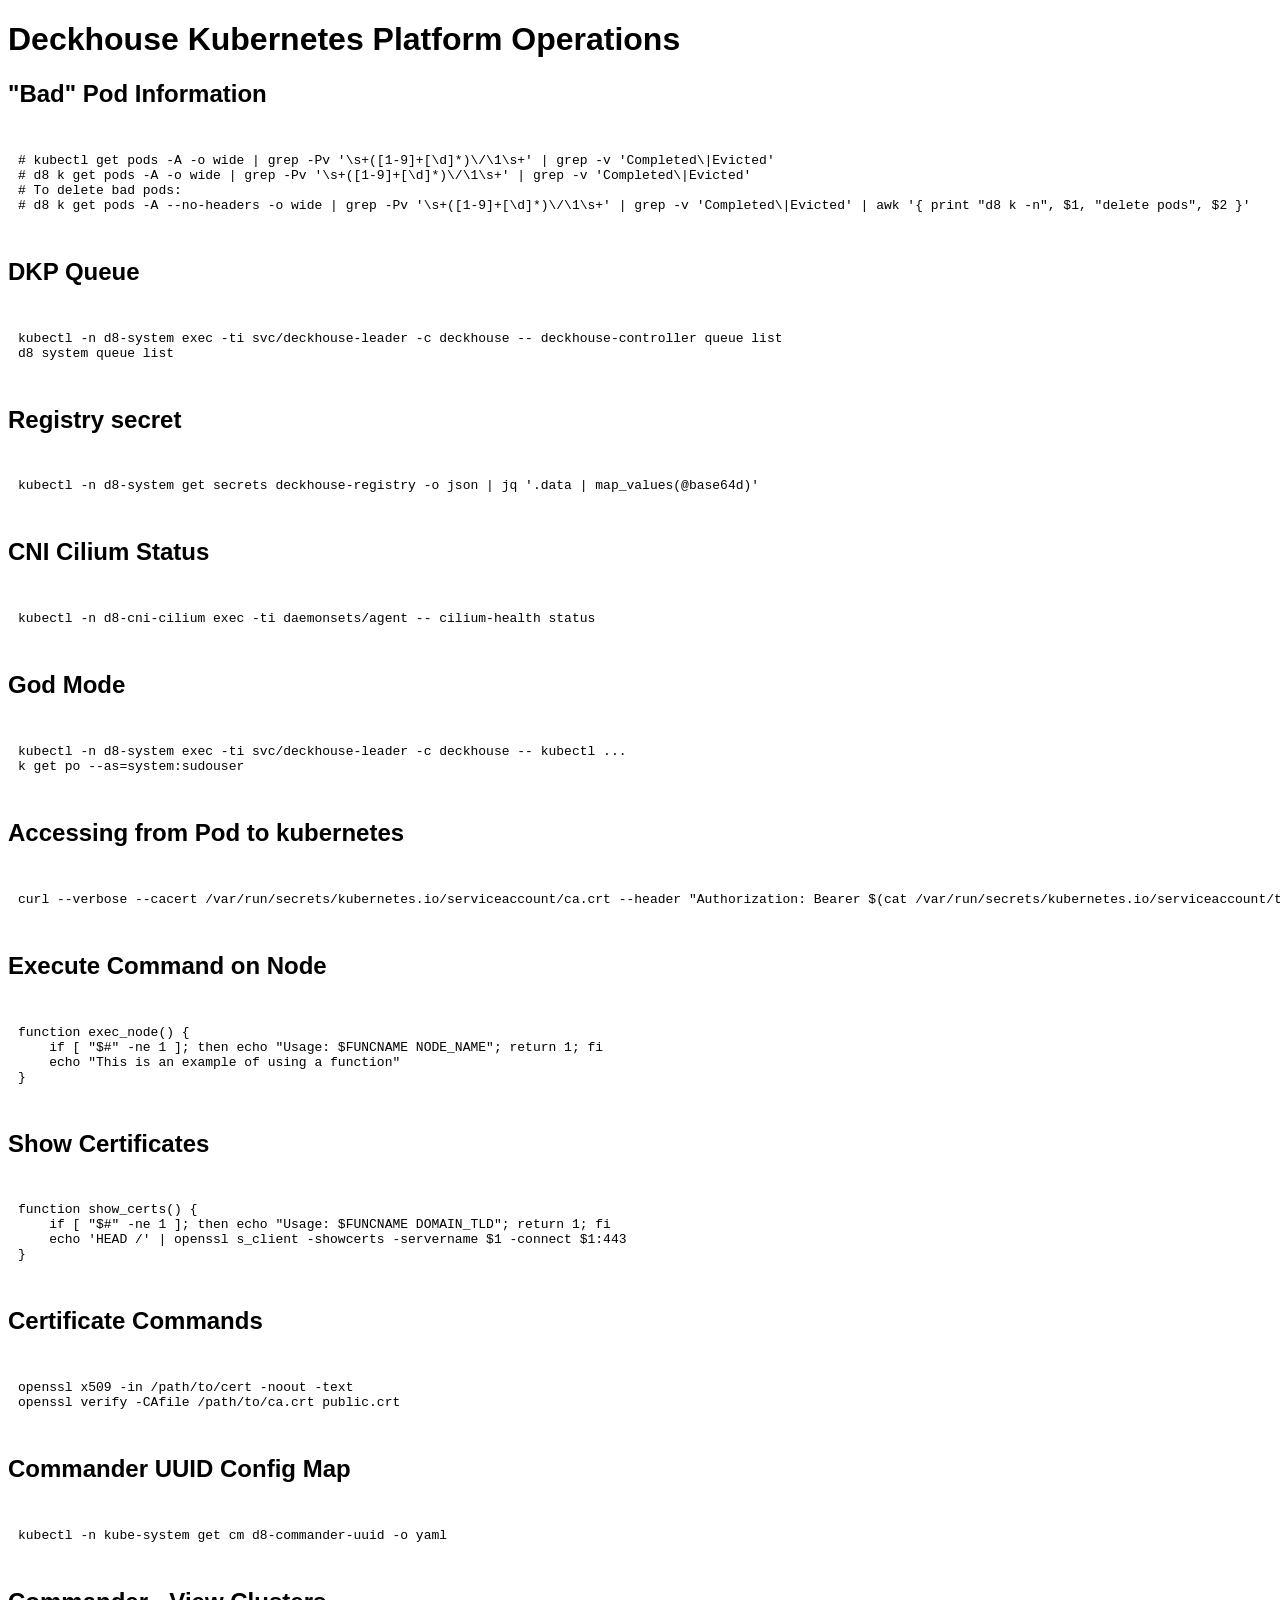
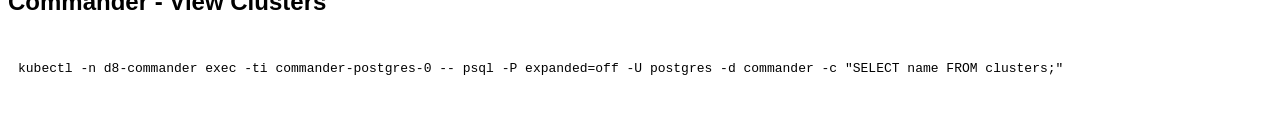
==== deckhouse-cheatsheet/index.html @ cc41c405 "feat: deckhouse-cheatsheet initial draft Signed-off-by: Dmitrii Kovalkov <dmitrii.kovalkov@flant.com" ====
<!DOCTYPE html>
<html lang="ru">
<head>
    <meta charset="UTF-8">
    <meta name="viewport" content="width=device-width, initial-scale=1.0">
    <meta name="color-scheme" content="light dark">
    <title>Deckhouse Kubernetes Platform Operations</title>
    <style>
        body { font-family: "Ubuntu variable", "Ubuntu", -apple-system, "Segoe UI", "Roboto", "Oxygen", "Cantarell", "Fira Sans", "Droid Sans", "Helvetica Neue", sans-serif; }
        pre { padding: 10px; border-radius: 5px; }
    </style>
</head>
<body>
    <h1>Deckhouse Kubernetes Platform Operations</h1>

    <h2>"Bad" Pod Information</h2>
    <pre><code>
# kubectl get pods -A -o wide | grep -Pv '\s+([1-9]+[\d]*)\/\1\s+' | grep -v 'Completed\|Evicted'
# d8 k get pods -A -o wide | grep -Pv '\s+([1-9]+[\d]*)\/\1\s+' | grep -v 'Completed\|Evicted'
# To delete bad pods:
# d8 k get pods -A --no-headers -o wide | grep -Pv '\s+([1-9]+[\d]*)\/\1\s+' | grep -v 'Completed\|Evicted' | awk '{ print "d8 k -n", $1, "delete pods", $2 }'
    </code></pre>

    <h2>DKP Queue</h2>
    <pre><code>
kubectl -n d8-system exec -ti svc/deckhouse-leader -c deckhouse -- deckhouse-controller queue list
d8 system queue list
    </code></pre>

    <h2>Registry secret</h2>
    <pre><code>
kubectl -n d8-system get secrets deckhouse-registry -o json | jq '.data | map_values(@base64d)'
    </code></pre>

    <h2>CNI Cilium Status</h2>
    <pre><code>
kubectl -n d8-cni-cilium exec -ti daemonsets/agent -- cilium-health status
    </code></pre>

    <h2>God Mode</h2>
    <pre><code>
kubectl -n d8-system exec -ti svc/deckhouse-leader -c deckhouse -- kubectl ...
k get po --as=system:sudouser
    </code></pre>

    <h2>Accessing from Pod to kubernetes</h2>
    <pre><code>
curl --verbose --cacert /var/run/secrets/kubernetes.io/serviceaccount/ca.crt --header "Authorization: Bearer $(cat /var/run/secrets/kubernetes.io/serviceaccount/token)" https://$KUBERNETES_SERVICE_HOST:$KUBERNETES_SERVICE_PORT/api/v1/namespaces/$(cat /var/run/secrets/kubernetes.io/serviceaccount/namespace)/services/ ; echo
    </code></pre>

    <h2>Execute Command on Node</h2>
    <pre><code>
function exec_node() {
    if [ "$#" -ne 1 ]; then echo "Usage: $FUNCNAME NODE_NAME"; return 1; fi
    echo "This is an example of using a function"
}
    </code></pre>

    <h2>Show Certificates</h2>
    <pre><code>
function show_certs() {
    if [ "$#" -ne 1 ]; then echo "Usage: $FUNCNAME DOMAIN_TLD"; return 1; fi
    echo 'HEAD /' | openssl s_client -showcerts -servername $1 -connect $1:443
}
    </code></pre>

    <h2>Certificate Commands</h2>
    <pre><code>
openssl x509 -in /path/to/cert -noout -text
openssl verify -CAfile /path/to/ca.crt public.crt
    </code></pre>

    <h2>Commander UUID Config Map</h2>
    <pre><code>
kubectl -n kube-system get cm d8-commander-uuid -o yaml
    </code></pre>

    <h2>Commander - View Clusters</h2>
    <pre><code>
kubectl -n d8-commander exec -ti commander-postgres-0 -- psql -P expanded=off -U postgres -d commander -c "SELECT name FROM clusters;"
    </code></pre>
</body>
</html>
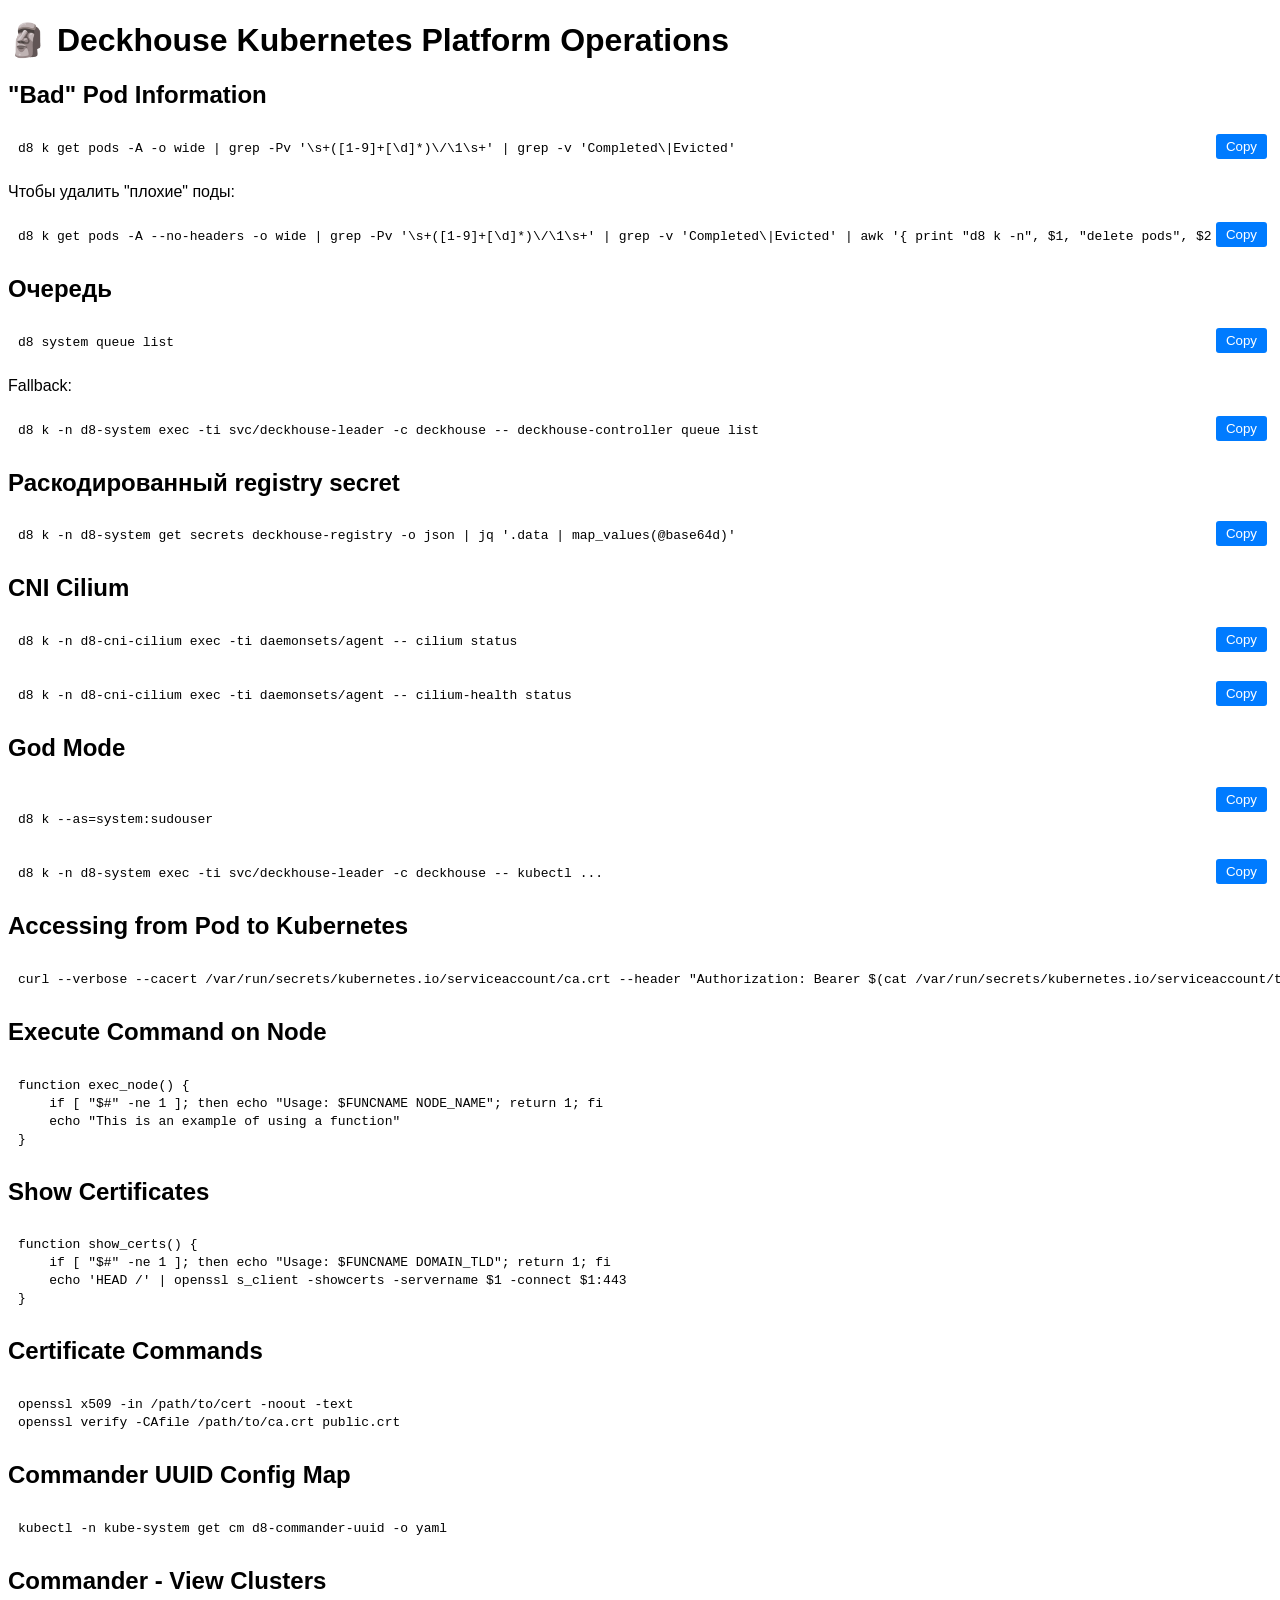
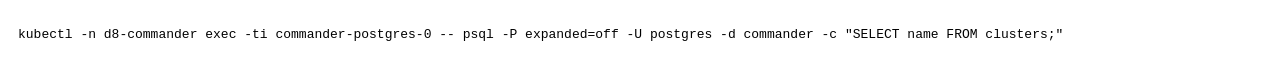
==== commit 24355c59: "feat: deckhouse-cheatsheet draft2 Signed-off-by: Dmitrii Kovalkov <dmitrii.kovalkov@flant.com>" ====
--- a/deckhouse-cheatsheet/index.html
+++ b/deckhouse-cheatsheet/index.html
@@ -6,78 +6,101 @@
     <meta name="color-scheme" content="light dark">
     <title>Deckhouse Kubernetes Platform Operations</title>
     <style>
-        body { font-family: "Ubuntu variable", "Ubuntu", -apple-system, "Segoe UI", "Roboto", "Oxygen", "Cantarell", "Fira Sans", "Droid Sans", "Helvetica Neue", sans-serif; }
-        pre { padding: 10px; border-radius: 5px; }
+        body { font-family: Arial, Helvetica, sans-serif; }
+        pre { padding: 10px; border-radius: 5px; font-family: 'Courier New', Courier, monospace; position: relative; }
+        .copy-button {
+            position: absolute;
+            top: 5px;
+            right: 5px;
+            padding: 5px 10px;
+            background-color: #007bff;
+            color: white;
+            border: none;
+            border-radius: 3px;
+            cursor: pointer;
+        }
     </style>
 </head>
 <body>
-    <h1>Deckhouse Kubernetes Platform Operations</h1>
+    <h1>&#128511; Deckhouse Kubernetes Platform Operations</h1>
 
-    <h2>"Bad" Pod Information</h2>
-    <pre><code>
-# kubectl get pods -A -o wide | grep -Pv '\s+([1-9]+[\d]*)\/\1\s+' | grep -v 'Completed\|Evicted'
-# d8 k get pods -A -o wide | grep -Pv '\s+([1-9]+[\d]*)\/\1\s+' | grep -v 'Completed\|Evicted'
-# To delete bad pods:
-# d8 k get pods -A --no-headers -o wide | grep -Pv '\s+([1-9]+[\d]*)\/\1\s+' | grep -v 'Completed\|Evicted' | awk '{ print "d8 k -n", $1, "delete pods", $2 }'
-    </code></pre>
+    <section>
+        <h2>"Bad" Pod Information</h2>
+        <pre><button class="copy-button" onclick="copyToClipboard('pod-info')">Copy</button><code id="pod-info">d8 k get pods -A -o wide | grep -Pv '\s+([1-9]+[\d]*)\/\1\s+' | grep -v 'Completed\|Evicted'</code></pre>
+        <p>Чтобы удалить "плохие" поды:</p>
+        <pre><button class="copy-button" onclick="copyToClipboard('delete-bad-pod')">Copy</button><code id="delete-bad-pod">d8 k get pods -A --no-headers -o wide | grep -Pv '\s+([1-9]+[\d]*)\/\1\s+' | grep -v 'Completed\|Evicted' | awk '{ print "d8 k -n", $1, "delete pods", $2 }'</code></pre>
+    </section>
 
-    <h2>DKP Queue</h2>
-    <pre><code>
-kubectl -n d8-system exec -ti svc/deckhouse-leader -c deckhouse -- deckhouse-controller queue list
-d8 system queue list
-    </code></pre>
+    <section>
+        <h2>Очередь</h2>
+        <pre><button class="copy-button" onclick="copyToClipboard('queue-modern')">Copy</button><code id="queue-modern">d8 system queue list</code></pre>
+        <p>Fallback:</p>
+        <pre><button class="copy-button" onclick="copyToClipboard('queue-fallback')">Copy</button><code id="queue-fallback">d8 k -n d8-system exec -ti svc/deckhouse-leader -c deckhouse -- deckhouse-controller queue list</code></pre>
+    </section>
 
-    <h2>Registry secret</h2>
-    <pre><code>
-kubectl -n d8-system get secrets deckhouse-registry -o json | jq '.data | map_values(@base64d)'
-    </code></pre>
+    <section>
+        <h2>Раскодированный registry secret</h2>
+        <pre><button class="copy-button" onclick="copyToClipboard('registry-secret')">Copy</button><code id="registry-secret">d8 k -n d8-system get secrets deckhouse-registry -o json | jq '.data | map_values(@base64d)'</code></pre>
+    </section>
 
-    <h2>CNI Cilium Status</h2>
-    <pre><code>
-kubectl -n d8-cni-cilium exec -ti daemonsets/agent -- cilium-health status
-    </code></pre>
+    <section>
+        <h2>CNI Cilium</h2>
+        <pre><button class="copy-button" onclick="copyToClipboard('cilium-status')">Copy</button><code id="cilium-status">d8 k -n d8-cni-cilium exec -ti daemonsets/agent -- cilium status</code></pre>
+        <pre><button class="copy-button" onclick="copyToClipboard('cilium-health-status')">Copy</button><code id="cilium-health-status">d8 k -n d8-cni-cilium exec -ti daemonsets/agent -- cilium-health status</code></pre>
+    </section>
 
-    <h2>God Mode</h2>
-    <pre><code>
-kubectl -n d8-system exec -ti svc/deckhouse-leader -c deckhouse -- kubectl ...
-k get po --as=system:sudouser
-    </code></pre>
+    <section>
+        <h2>God Mode</h2>
+        <pre><button class="copy-button" onclick="copyToClipboard('godmode-modern')">Copy</button><code id="godmode-modern">
+d8 k --as=system:sudouser</code></pre>
+        <pre><button class="copy-button" onclick="copyToClipboard('godmode-fallback')">Copy</button><code id="godmode-fallback">d8 k -n d8-system exec -ti svc/deckhouse-leader -c deckhouse -- kubectl ...</code></pre>
+    </section>
 
-    <h2>Accessing from Pod to kubernetes</h2>
-    <pre><code>
-curl --verbose --cacert /var/run/secrets/kubernetes.io/serviceaccount/ca.crt --header "Authorization: Bearer $(cat /var/run/secrets/kubernetes.io/serviceaccount/token)" https://$KUBERNETES_SERVICE_HOST:$KUBERNETES_SERVICE_PORT/api/v1/namespaces/$(cat /var/run/secrets/kubernetes.io/serviceaccount/namespace)/services/ ; echo
-    </code></pre>
+    <section>
+        <h2>Accessing from Pod to Kubernetes</h2>
+        <pre><code>curl --verbose --cacert /var/run/secrets/kubernetes.io/serviceaccount/ca.crt --header "Authorization: Bearer $(cat /var/run/secrets/kubernetes.io/serviceaccount/token)" https://$KUBERNETES_SERVICE_HOST:$KUBERNETES_SERVICE_PORT/api/v1/namespaces/$(cat /var/run/secrets/kubernetes.io/serviceaccount/namespace)/services/ ; echo</code></pre>
+    </section>
 
-    <h2>Execute Command on Node</h2>
-    <pre><code>
-function exec_node() {
+    <section>
+        <h2>Execute Command on Node</h2>
+        <pre><code>function exec_node() {
     if [ "$#" -ne 1 ]; then echo "Usage: $FUNCNAME NODE_NAME"; return 1; fi
     echo "This is an example of using a function"
-}
-    </code></pre>
+}</code></pre>
+    </section>
 
-    <h2>Show Certificates</h2>
-    <pre><code>
-function show_certs() {
+    <section>
+        <h2>Show Certificates</h2>
+        <pre><code>function show_certs() {
     if [ "$#" -ne 1 ]; then echo "Usage: $FUNCNAME DOMAIN_TLD"; return 1; fi
     echo 'HEAD /' | openssl s_client -showcerts -servername $1 -connect $1:443
-}
-    </code></pre>
+}</code></pre>
+    </section>
 
-    <h2>Certificate Commands</h2>
-    <pre><code>
-openssl x509 -in /path/to/cert -noout -text
-openssl verify -CAfile /path/to/ca.crt public.crt
-    </code></pre>
+    <section>
+        <h2>Certificate Commands</h2>
+        <pre><code>openssl x509 -in /path/to/cert -noout -text
+openssl verify -CAfile /path/to/ca.crt public.crt</code></pre>
+    </section>
 
-    <h2>Commander UUID Config Map</h2>
-    <pre><code>
-kubectl -n kube-system get cm d8-commander-uuid -o yaml
-    </code></pre>
+    <section>
+        <h2>Commander UUID Config Map</h2>
+        <pre><code>kubectl -n kube-system get cm d8-commander-uuid -o yaml</code></pre>
+    </section>
 
-    <h2>Commander - View Clusters</h2>
-    <pre><code>
-kubectl -n d8-commander exec -ti commander-postgres-0 -- psql -P expanded=off -U postgres -d commander -c "SELECT name FROM clusters;"
-    </code></pre>
+    <section>
+        <h2>Commander - View Clusters</h2>
+        <pre><code>kubectl -n d8-commander exec -ti commander-postgres-0 -- psql -P expanded=off -U postgres -d commander -c "SELECT name FROM clusters;"</code></pre>
+    </section>
+
+    <script>
+        function copyToClipboard(id) {
+            const codeElement = document.getElementById(id);
+            const textToCopy = codeElement.innerText || codeElement.textContent;
+            navigator.clipboard.writeText(textToCopy.trim())
+                .then(() => alert('Code copied to clipboard!'))
+                .catch(err => alert('Failed to copy text: ' + err));
+        }
+    </script>
 </body>
 </html>
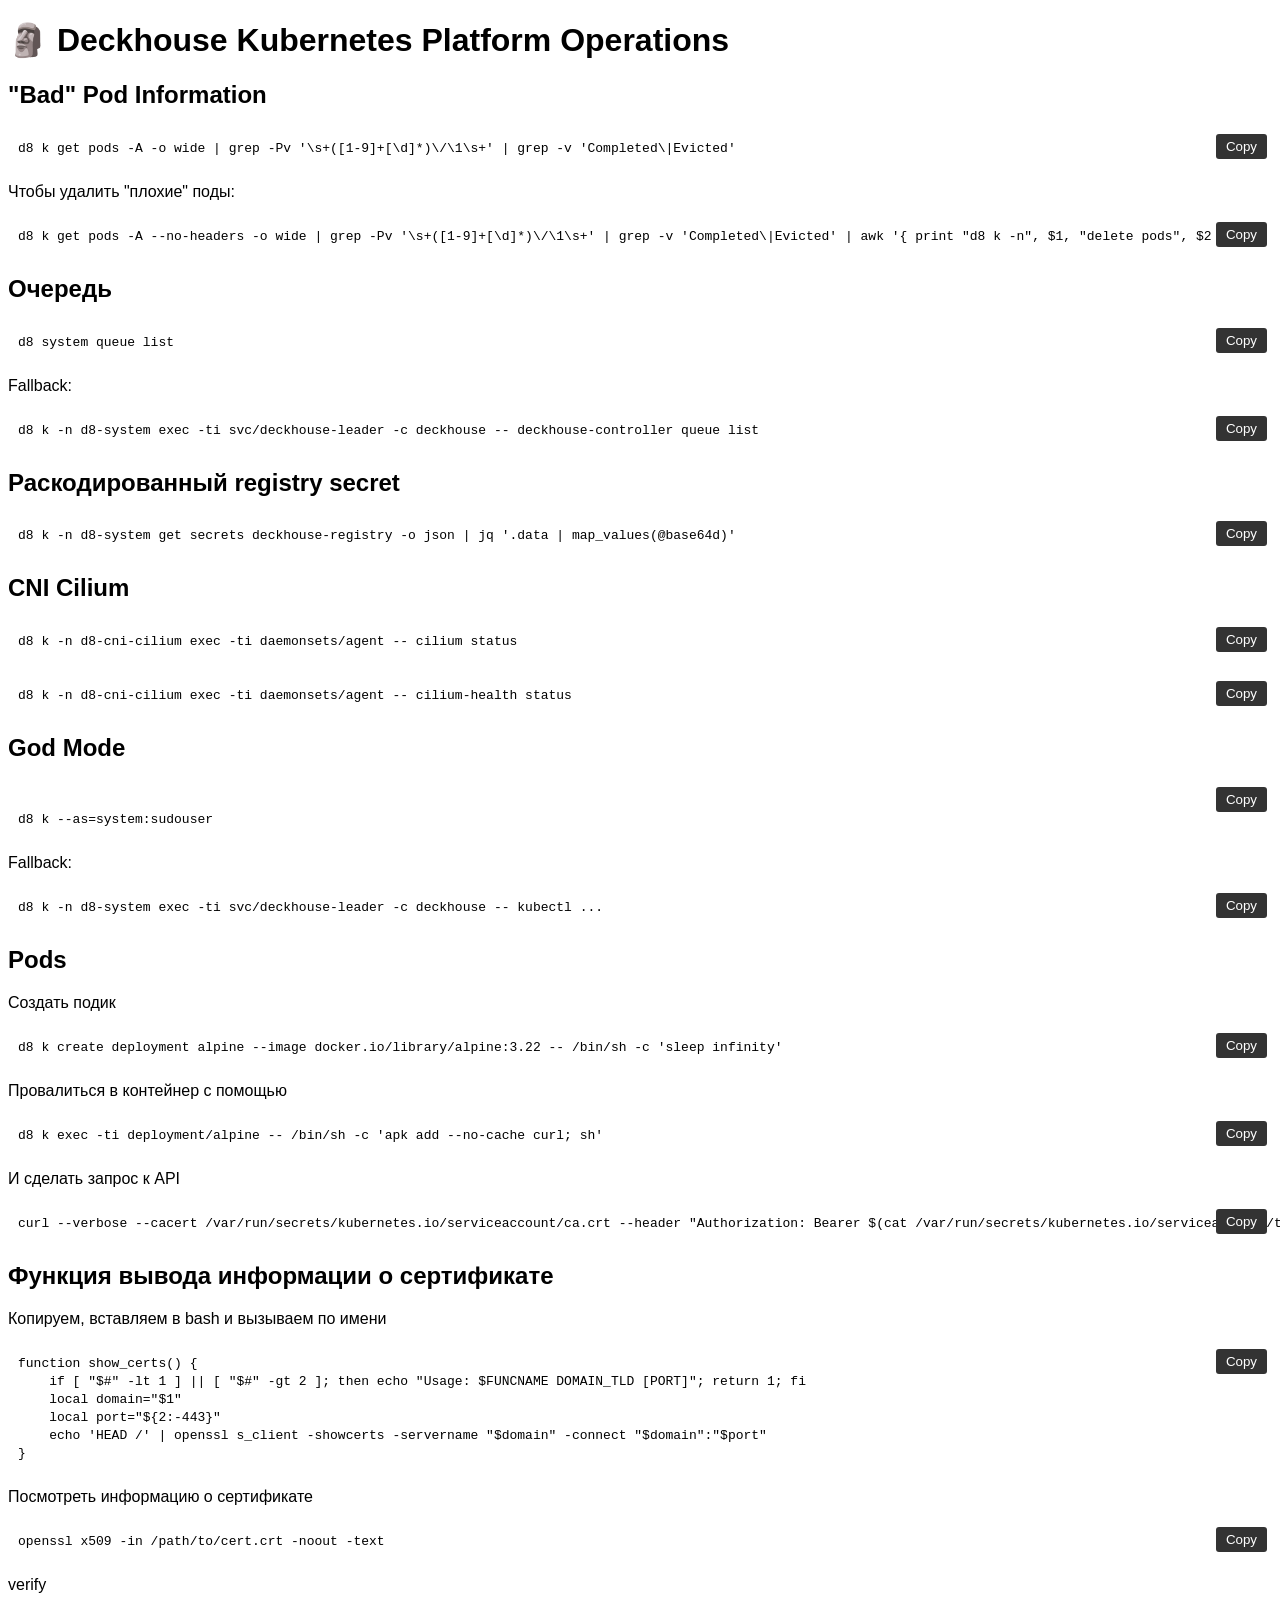
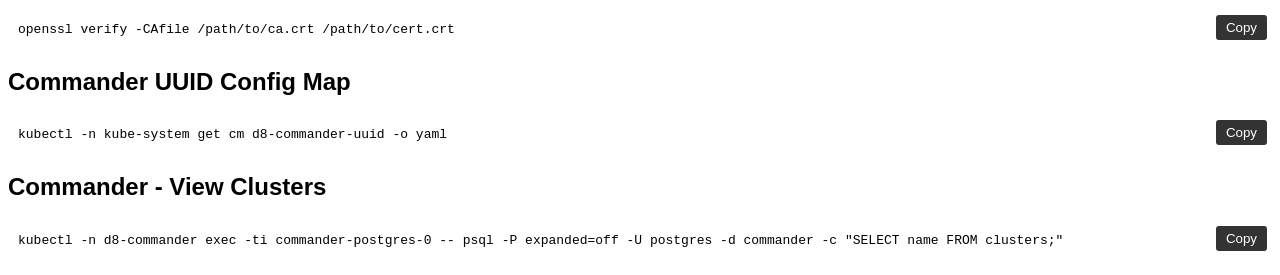
==== commit f66b8d85: "feat: deckhouse-cheatsheet first version Signed-off-by: Dmitrii Kovalkov <dmitrii.kovalkov@flant.com" ====
--- a/deckhouse-cheatsheet/index.html
+++ b/deckhouse-cheatsheet/index.html
@@ -13,8 +13,8 @@
             top: 5px;
             right: 5px;
             padding: 5px 10px;
-            background-color: #007bff;
-            color: white;
+            background-color: #333;
+            color: #fff;
             border: none;
             border-radius: 3px;
             cursor: pointer;
@@ -53,44 +53,43 @@
         <h2>God Mode</h2>
         <pre><button class="copy-button" onclick="copyToClipboard('godmode-modern')">Copy</button><code id="godmode-modern">
 d8 k --as=system:sudouser</code></pre>
+        <p>Fallback:</p>
         <pre><button class="copy-button" onclick="copyToClipboard('godmode-fallback')">Copy</button><code id="godmode-fallback">d8 k -n d8-system exec -ti svc/deckhouse-leader -c deckhouse -- kubectl ...</code></pre>
     </section>
 
     <section>
-        <h2>Accessing from Pod to Kubernetes</h2>
-        <pre><code>curl --verbose --cacert /var/run/secrets/kubernetes.io/serviceaccount/ca.crt --header "Authorization: Bearer $(cat /var/run/secrets/kubernetes.io/serviceaccount/token)" https://$KUBERNETES_SERVICE_HOST:$KUBERNETES_SERVICE_PORT/api/v1/namespaces/$(cat /var/run/secrets/kubernetes.io/serviceaccount/namespace)/services/ ; echo</code></pre>
+        <h2>Pods</h2>
+        <p>Создать подик</p>
+        <pre><button class="copy-button" onclick="copyToClipboard('create-pod')">Copy</button><code id="create-pod">d8 k create deployment alpine --image docker.io/library/alpine:3.22 -- /bin/sh -c 'sleep infinity'</code></pre>
+        <p>Провалиться в контейнер с помощью</p>
+        <pre><button class="copy-button" onclick="copyToClipboard('exec-to-pod')">Copy</button><code id="exec-to-pod">d8 k exec -ti deployment/alpine -- /bin/sh -c 'apk add --no-cache curl; sh'</code></pre>
+        <p>И сделать запрос к API</p>
+        <pre><button class="copy-button" onclick="copyToClipboard('request-to-api')">Copy</button><code id="request-to-api">curl --verbose --cacert /var/run/secrets/kubernetes.io/serviceaccount/ca.crt --header "Authorization: Bearer $(cat /var/run/secrets/kubernetes.io/serviceaccount/token)" https://$KUBERNETES_SERVICE_HOST:$KUBERNETES_SERVICE_PORT/api/v1/namespaces/$(cat /var/run/secrets/kubernetes.io/serviceaccount/namespace)/services/ ; echo</code></pre>
     </section>
 
     <section>
-        <h2>Execute Command on Node</h2>
-        <pre><code>function exec_node() {
-    if [ "$#" -ne 1 ]; then echo "Usage: $FUNCNAME NODE_NAME"; return 1; fi
-    echo "This is an example of using a function"
+        <h2>Функция вывода информации о сертификате</h2>
+        <p>Копируем, вставляем в bash и вызываем по имени</p>
+        <pre><button class="copy-button" onclick="copyToClipboard('show-certs-function')">Copy</button><code id="show-certs-function">function show_certs() {
+    if [ "$#" -lt 1 ] || [ "$#" -gt 2 ]; then echo "Usage: $FUNCNAME DOMAIN_TLD [PORT]"; return 1; fi
+    local domain="$1"
+    local port="${2:-443}"
+    echo 'HEAD /' | openssl s_client -showcerts -servername "$domain" -connect "$domain":"$port"
 }</code></pre>
-    </section>
-
-    <section>
-        <h2>Show Certificates</h2>
-        <pre><code>function show_certs() {
-    if [ "$#" -ne 1 ]; then echo "Usage: $FUNCNAME DOMAIN_TLD"; return 1; fi
-    echo 'HEAD /' | openssl s_client -showcerts -servername $1 -connect $1:443
-}</code></pre>
-    </section>
-
-    <section>
-        <h2>Certificate Commands</h2>
-        <pre><code>openssl x509 -in /path/to/cert -noout -text
-openssl verify -CAfile /path/to/ca.crt public.crt</code></pre>
+        <p>Посмотреть информацию о сертификате</p>
+        <pre><button class="copy-button" onclick="copyToClipboard('show-cert-info')">Copy</button><code id="show-cert-info">openssl x509 -in /path/to/cert.crt -noout -text</code></pre>
+        <p>verify</p>
+        <pre><button class="copy-button" onclick="copyToClipboard('cert-verify-ca')">Copy</button><code id="cert-verify-ca">openssl verify -CAfile /path/to/ca.crt /path/to/cert.crt</code></pre>
     </section>
 
     <section>
         <h2>Commander UUID Config Map</h2>
-        <pre><code>kubectl -n kube-system get cm d8-commander-uuid -o yaml</code></pre>
+        <pre><button class="copy-button" onclick="copyToClipboard('commander-uuid')">Copy</button><code id="commander-uuid">kubectl -n kube-system get cm d8-commander-uuid -o yaml</code></pre>
     </section>
 
     <section>
         <h2>Commander - View Clusters</h2>
-        <pre><code>kubectl -n d8-commander exec -ti commander-postgres-0 -- psql -P expanded=off -U postgres -d commander -c "SELECT name FROM clusters;"</code></pre>
+        <pre><button class="copy-button" onclick="copyToClipboard('commander-clusters')">Copy</button><code id="commander-clusters">kubectl -n d8-commander exec -ti commander-postgres-0 -- psql -P expanded=off -U postgres -d commander -c "SELECT name FROM clusters;"</code></pre>
     </section>
 
     <script>
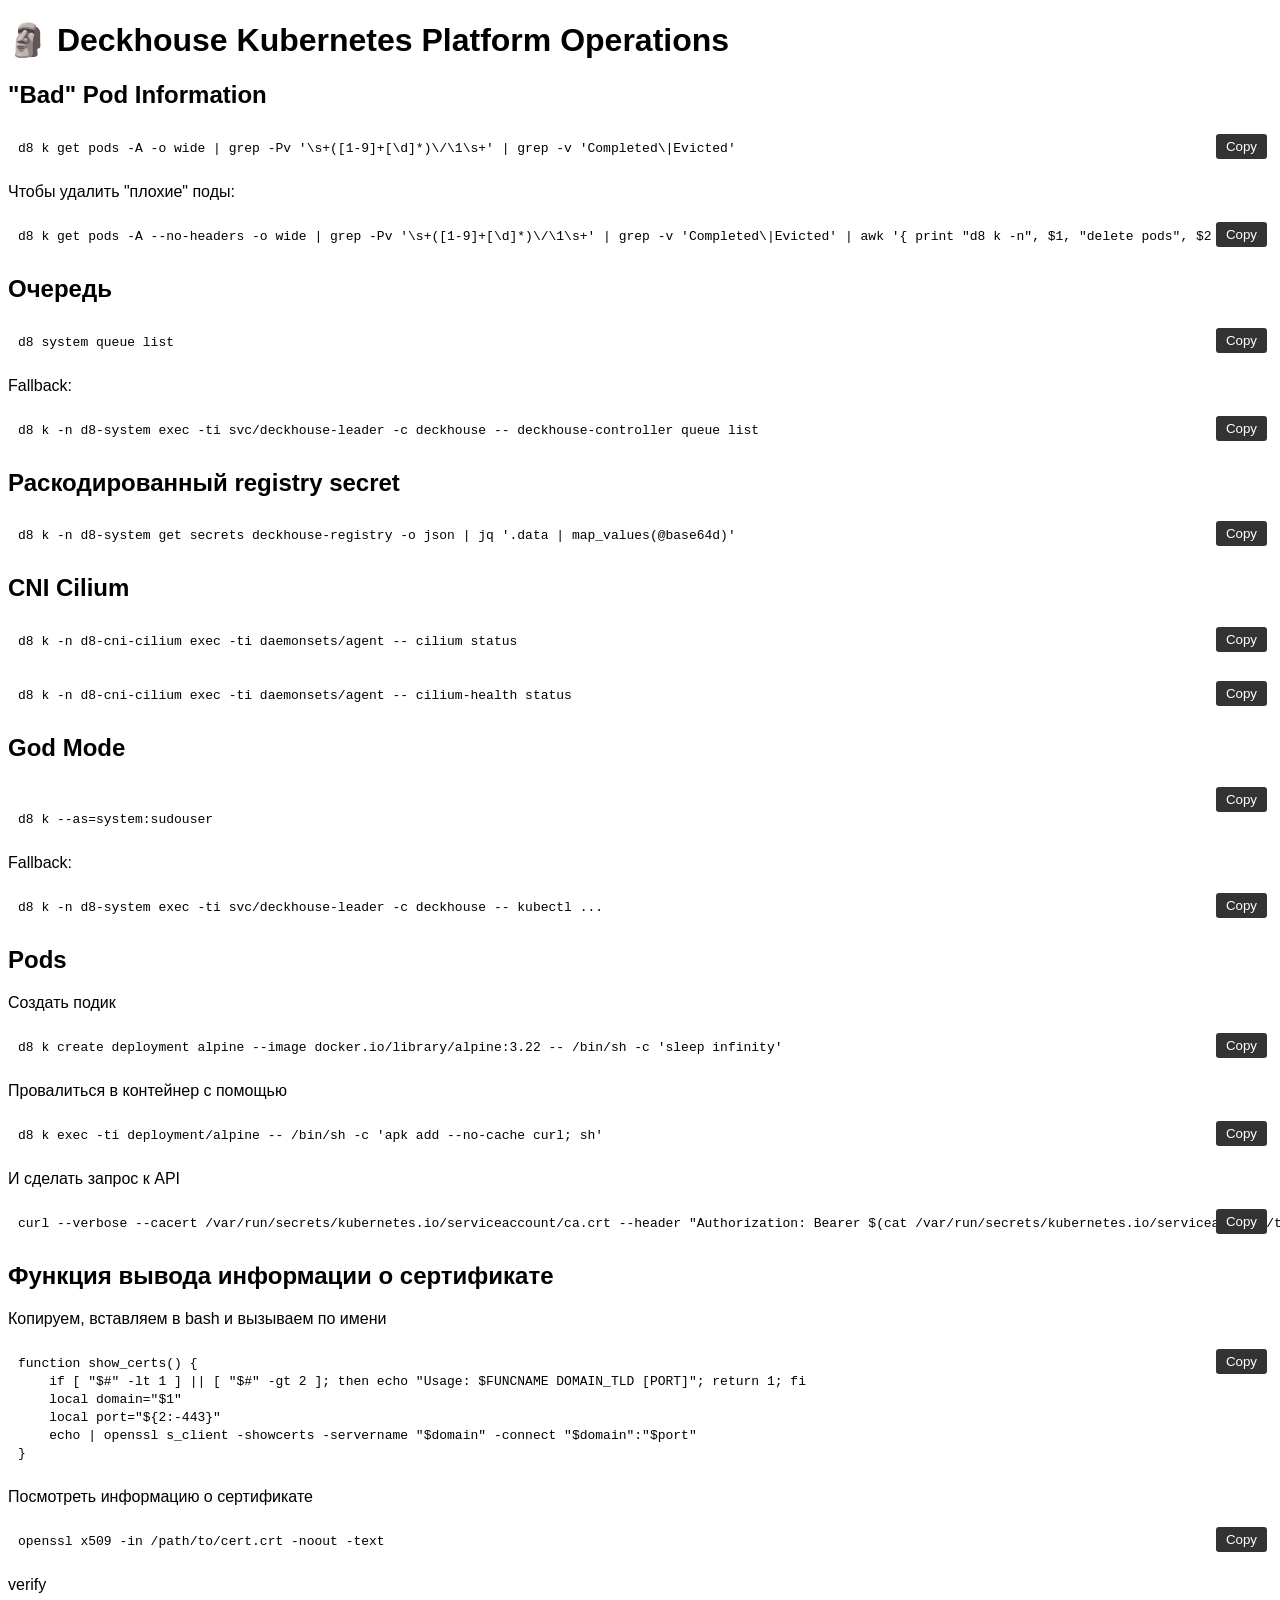
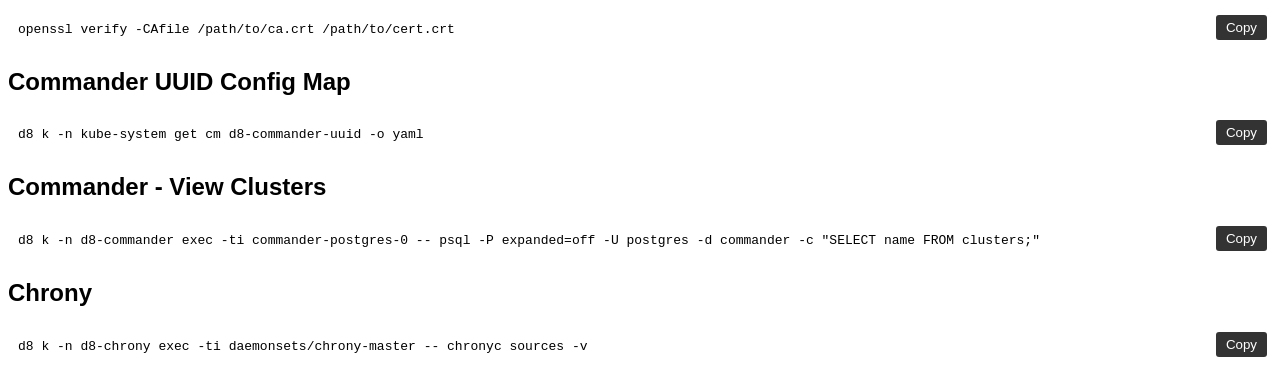
==== commit 2cdcb002: "feat: add chrony to deckhouse-cheatsheet Signed-off-by: Dmitrii Kovalkov <dmitrii.kovalkov@flant.com" ====
--- a/deckhouse-cheatsheet/index.html
+++ b/deckhouse-cheatsheet/index.html
@@ -74,7 +74,7 @@
     if [ "$#" -lt 1 ] || [ "$#" -gt 2 ]; then echo "Usage: $FUNCNAME DOMAIN_TLD [PORT]"; return 1; fi
     local domain="$1"
     local port="${2:-443}"
-    echo 'HEAD /' | openssl s_client -showcerts -servername "$domain" -connect "$domain":"$port"
+    echo | openssl s_client -showcerts -servername "$domain" -connect "$domain":"$port"
 }</code></pre>
         <p>Посмотреть информацию о сертификате</p>
         <pre><button class="copy-button" onclick="copyToClipboard('show-cert-info')">Copy</button><code id="show-cert-info">openssl x509 -in /path/to/cert.crt -noout -text</code></pre>
@@ -84,12 +84,17 @@
 
     <section>
         <h2>Commander UUID Config Map</h2>
-        <pre><button class="copy-button" onclick="copyToClipboard('commander-uuid')">Copy</button><code id="commander-uuid">kubectl -n kube-system get cm d8-commander-uuid -o yaml</code></pre>
+        <pre><button class="copy-button" onclick="copyToClipboard('commander-uuid')">Copy</button><code id="commander-uuid">d8 k -n kube-system get cm d8-commander-uuid -o yaml</code></pre>
     </section>
 
     <section>
         <h2>Commander - View Clusters</h2>
-        <pre><button class="copy-button" onclick="copyToClipboard('commander-clusters')">Copy</button><code id="commander-clusters">kubectl -n d8-commander exec -ti commander-postgres-0 -- psql -P expanded=off -U postgres -d commander -c "SELECT name FROM clusters;"</code></pre>
+        <pre><button class="copy-button" onclick="copyToClipboard('commander-clusters')">Copy</button><code id="commander-clusters">d8 k -n d8-commander exec -ti commander-postgres-0 -- psql -P expanded=off -U postgres -d commander -c "SELECT name FROM clusters;"</code></pre>
+    </section>
+
+    <section>
+        <h2>Chrony</h2>
+        <pre><button class="copy-button" onclick="copyToClipboard('chrony')">Copy</button><code id="chrony">d8 k -n d8-chrony exec -ti daemonsets/chrony-master -- chronyc sources -v</code></pre>
     </section>
 
     <script>
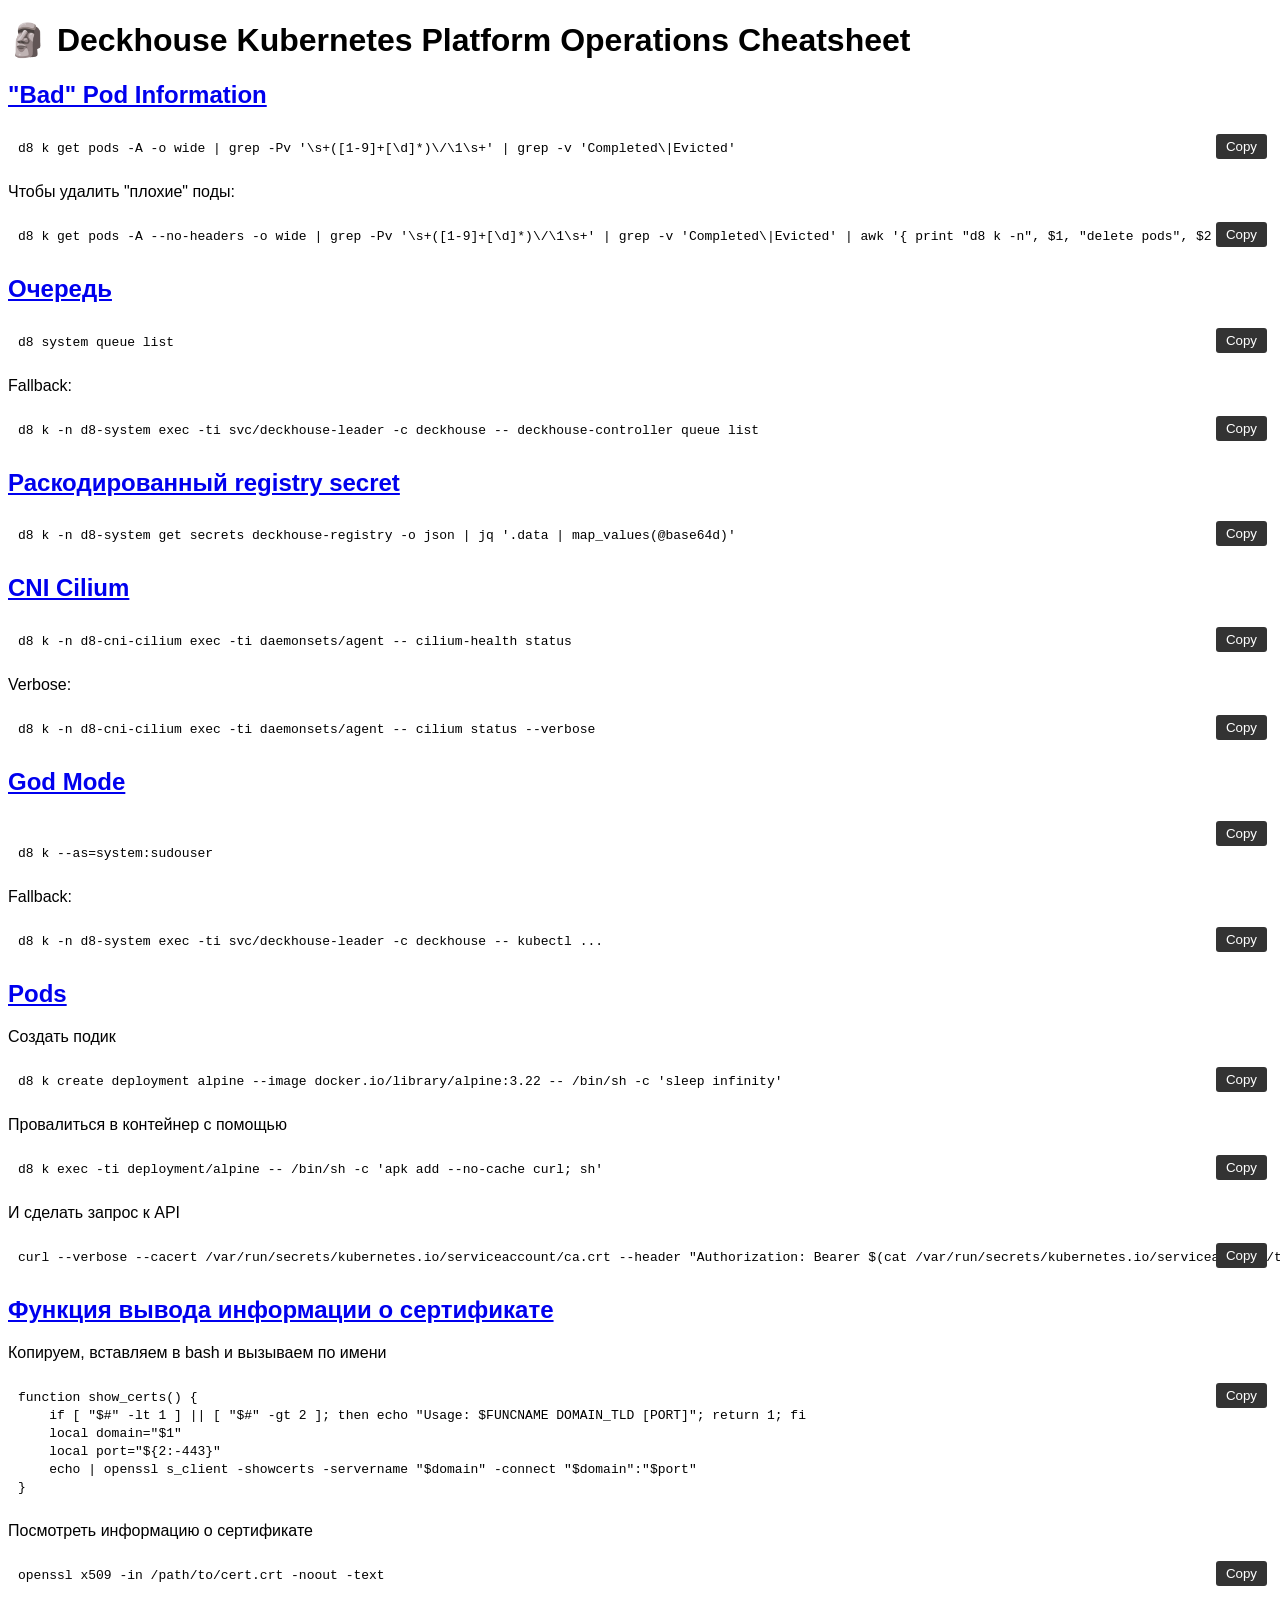
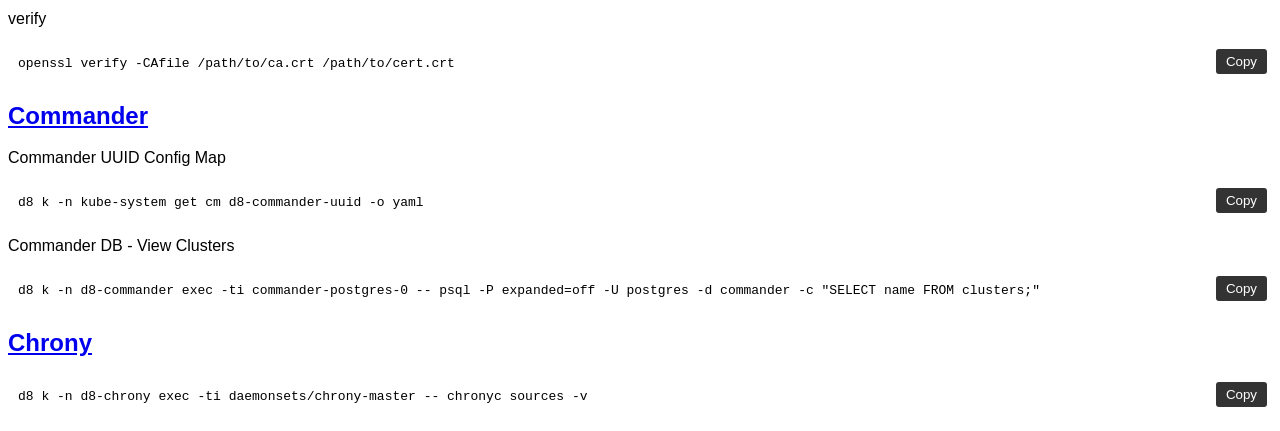
==== commit 5890890a: "feat: deployment Signed-off-by: Dmitrii Kovalkov <dmitrii.kovalkov@flant.com>" ====
--- a/deckhouse-cheatsheet/index.html
+++ b/deckhouse-cheatsheet/index.html
@@ -22,35 +22,36 @@
     </style>
 </head>
 <body>
-    <h1>&#128511; Deckhouse Kubernetes Platform Operations</h1>
+    <h1>&#128511; Deckhouse Kubernetes Platform Operations Cheatsheet</h1>
 
     <section>
-        <h2>"Bad" Pod Information</h2>
+        <a id="bad-pod-information" href="#bad-pod-information"><h2>"Bad" Pod Information</h2></a>
         <pre><button class="copy-button" onclick="copyToClipboard('pod-info')">Copy</button><code id="pod-info">d8 k get pods -A -o wide | grep -Pv '\s+([1-9]+[\d]*)\/\1\s+' | grep -v 'Completed\|Evicted'</code></pre>
         <p>Чтобы удалить "плохие" поды:</p>
         <pre><button class="copy-button" onclick="copyToClipboard('delete-bad-pod')">Copy</button><code id="delete-bad-pod">d8 k get pods -A --no-headers -o wide | grep -Pv '\s+([1-9]+[\d]*)\/\1\s+' | grep -v 'Completed\|Evicted' | awk '{ print "d8 k -n", $1, "delete pods", $2 }'</code></pre>
     </section>
 
     <section>
-        <h2>Очередь</h2>
+        <a id="queue" href="#queue"><h2>Очередь</h2></a>
         <pre><button class="copy-button" onclick="copyToClipboard('queue-modern')">Copy</button><code id="queue-modern">d8 system queue list</code></pre>
         <p>Fallback:</p>
         <pre><button class="copy-button" onclick="copyToClipboard('queue-fallback')">Copy</button><code id="queue-fallback">d8 k -n d8-system exec -ti svc/deckhouse-leader -c deckhouse -- deckhouse-controller queue list</code></pre>
     </section>
 
     <section>
-        <h2>Раскодированный registry secret</h2>
+        <a id="registry-secret" href="#registry-secret"><h2>Раскодированный registry secret</h2></a>
         <pre><button class="copy-button" onclick="copyToClipboard('registry-secret')">Copy</button><code id="registry-secret">d8 k -n d8-system get secrets deckhouse-registry -o json | jq '.data | map_values(@base64d)'</code></pre>
     </section>
 
     <section>
-        <h2>CNI Cilium</h2>
-        <pre><button class="copy-button" onclick="copyToClipboard('cilium-status')">Copy</button><code id="cilium-status">d8 k -n d8-cni-cilium exec -ti daemonsets/agent -- cilium status</code></pre>
+        <a id="cni-cilium" href="#cni-cilium"><h2>CNI Cilium</h2></a>
         <pre><button class="copy-button" onclick="copyToClipboard('cilium-health-status')">Copy</button><code id="cilium-health-status">d8 k -n d8-cni-cilium exec -ti daemonsets/agent -- cilium-health status</code></pre>
+        <p>Verbose:</p>
+        <pre><button class="copy-button" onclick="copyToClipboard('cilium-status')">Copy</button><code id="cilium-status">d8 k -n d8-cni-cilium exec -ti daemonsets/agent -- cilium status --verbose</code></pre>
     </section>
 
     <section>
-        <h2>God Mode</h2>
+        <a id="god-mode" href="#god-mode"><h2>God Mode</h2></a>
         <pre><button class="copy-button" onclick="copyToClipboard('godmode-modern')">Copy</button><code id="godmode-modern">
 d8 k --as=system:sudouser</code></pre>
         <p>Fallback:</p>
@@ -58,7 +59,7 @@
     </section>
 
     <section>
-        <h2>Pods</h2>
+        <a id="pods" href="#pods"><h2>Pods</h2></a>
         <p>Создать подик</p>
         <pre><button class="copy-button" onclick="copyToClipboard('create-pod')">Copy</button><code id="create-pod">d8 k create deployment alpine --image docker.io/library/alpine:3.22 -- /bin/sh -c 'sleep infinity'</code></pre>
         <p>Провалиться в контейнер с помощью</p>
@@ -68,7 +69,7 @@
     </section>
 
     <section>
-        <h2>Функция вывода информации о сертификате</h2>
+        <a id="certificates" href="#certificates"><h2>Функция вывода информации о сертификате</h2></a>
         <p>Копируем, вставляем в bash и вызываем по имени</p>
         <pre><button class="copy-button" onclick="copyToClipboard('show-certs-function')">Copy</button><code id="show-certs-function">function show_certs() {
     if [ "$#" -lt 1 ] || [ "$#" -gt 2 ]; then echo "Usage: $FUNCNAME DOMAIN_TLD [PORT]"; return 1; fi
@@ -83,17 +84,15 @@
     </section>
 
     <section>
-        <h2>Commander UUID Config Map</h2>
+        <a id="commander" href="#commander"><h2>Commander</h2></a>
+        <p>Commander UUID Config Map</p>
         <pre><button class="copy-button" onclick="copyToClipboard('commander-uuid')">Copy</button><code id="commander-uuid">d8 k -n kube-system get cm d8-commander-uuid -o yaml</code></pre>
-    </section>
-
-    <section>
-        <h2>Commander - View Clusters</h2>
+        <p>Commander DB - View Clusters</p>
         <pre><button class="copy-button" onclick="copyToClipboard('commander-clusters')">Copy</button><code id="commander-clusters">d8 k -n d8-commander exec -ti commander-postgres-0 -- psql -P expanded=off -U postgres -d commander -c "SELECT name FROM clusters;"</code></pre>
     </section>
 
     <section>
-        <h2>Chrony</h2>
+        <a id="chrony" href="#chrony"><h2>Chrony</h2></a>
         <pre><button class="copy-button" onclick="copyToClipboard('chrony')">Copy</button><code id="chrony">d8 k -n d8-chrony exec -ti daemonsets/chrony-master -- chronyc sources -v</code></pre>
     </section>
 
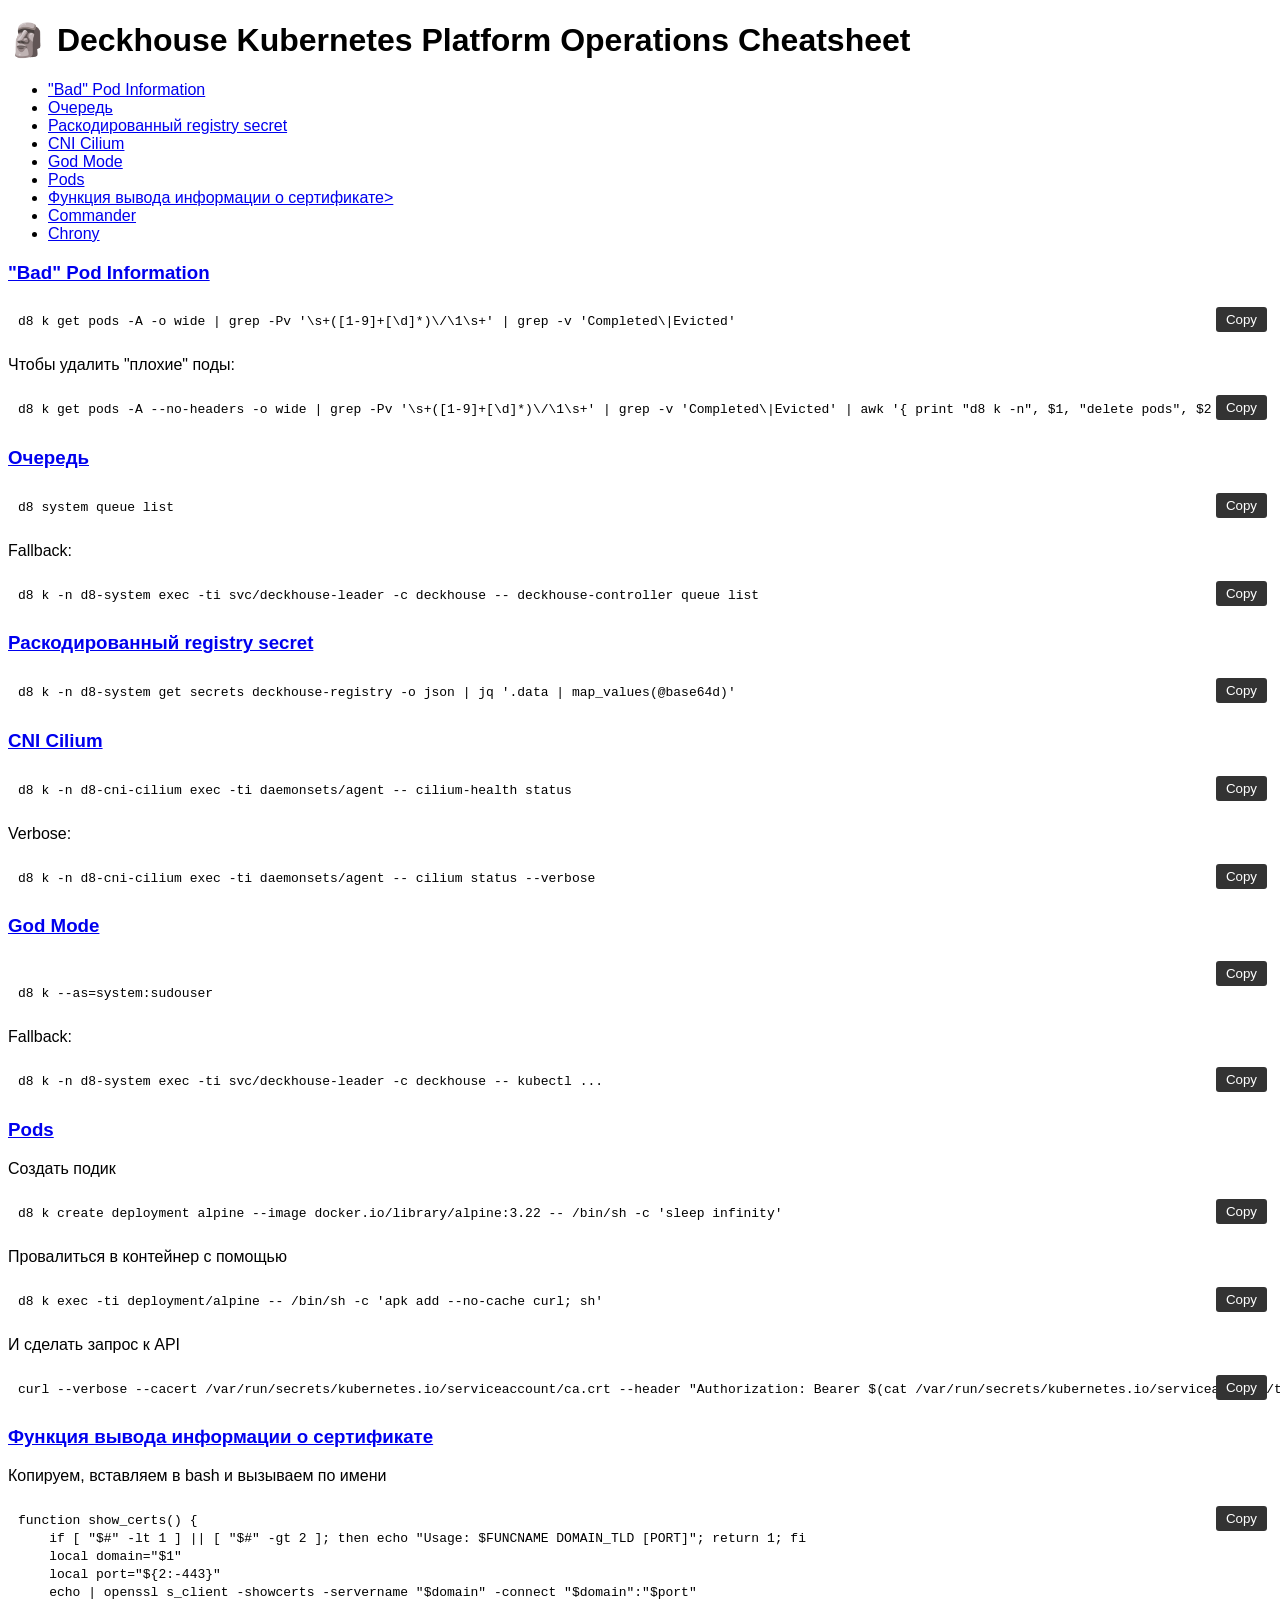
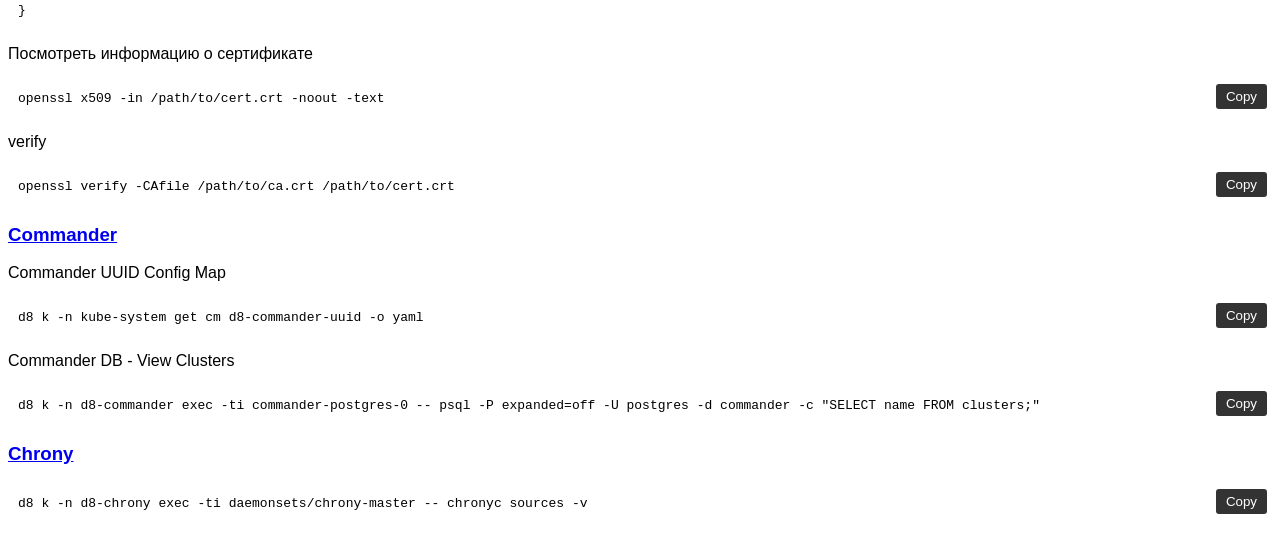
==== commit a161b4b1: "chore: add LOC Signed-off-by: Dmitrii Kovalkov <dmitrii.kovalkov@flant.com>" ====
--- a/deckhouse-cheatsheet/index.html
+++ b/deckhouse-cheatsheet/index.html
@@ -25,33 +25,47 @@
     <h1>&#128511; Deckhouse Kubernetes Platform Operations Cheatsheet</h1>
 
     <section>
-        <a id="bad-pod-information" href="#bad-pod-information"><h2>"Bad" Pod Information</h2></a>
+        <ul>
+        <li><a href="#bad-pod-information">"Bad" Pod Information</a></li>
+        <li><a href="#queue">Очередь</a></li>
+        <li><a href="#registry-secret">Раскодированный registry secret</a></li>
+        <li><a href="#cni-cilium">CNI Cilium</a></li>
+        <li><a href="#god-mode">God Mode</a></li>
+        <li><a href="#pods">Pods</a></li>
+        <li><a href="#certificates">Функция вывода информации о сертификате></a></li>
+        <li><a href="#commander">Commander</a></li>
+        <li><a href="#chrony">Chrony</a></li>
+        </ul>
+    </section>
+
+    <section>
+        <a id="bad-pod-information" href="#bad-pod-information"><h3>"Bad" Pod Information</h3></a>
         <pre><button class="copy-button" onclick="copyToClipboard('pod-info')">Copy</button><code id="pod-info">d8 k get pods -A -o wide | grep -Pv '\s+([1-9]+[\d]*)\/\1\s+' | grep -v 'Completed\|Evicted'</code></pre>
         <p>Чтобы удалить "плохие" поды:</p>
         <pre><button class="copy-button" onclick="copyToClipboard('delete-bad-pod')">Copy</button><code id="delete-bad-pod">d8 k get pods -A --no-headers -o wide | grep -Pv '\s+([1-9]+[\d]*)\/\1\s+' | grep -v 'Completed\|Evicted' | awk '{ print "d8 k -n", $1, "delete pods", $2 }'</code></pre>
     </section>
 
     <section>
-        <a id="queue" href="#queue"><h2>Очередь</h2></a>
+        <a id="queue" href="#queue"><h3>Очередь</h3></a>
         <pre><button class="copy-button" onclick="copyToClipboard('queue-modern')">Copy</button><code id="queue-modern">d8 system queue list</code></pre>
         <p>Fallback:</p>
         <pre><button class="copy-button" onclick="copyToClipboard('queue-fallback')">Copy</button><code id="queue-fallback">d8 k -n d8-system exec -ti svc/deckhouse-leader -c deckhouse -- deckhouse-controller queue list</code></pre>
     </section>
 
     <section>
-        <a id="registry-secret" href="#registry-secret"><h2>Раскодированный registry secret</h2></a>
+        <a id="registry-secret" href="#registry-secret"><h3>Раскодированный registry secret</h3></a>
         <pre><button class="copy-button" onclick="copyToClipboard('registry-secret')">Copy</button><code id="registry-secret">d8 k -n d8-system get secrets deckhouse-registry -o json | jq '.data | map_values(@base64d)'</code></pre>
     </section>
 
     <section>
-        <a id="cni-cilium" href="#cni-cilium"><h2>CNI Cilium</h2></a>
+        <a id="cni-cilium" href="#cni-cilium"><h3>CNI Cilium</h3></a>
         <pre><button class="copy-button" onclick="copyToClipboard('cilium-health-status')">Copy</button><code id="cilium-health-status">d8 k -n d8-cni-cilium exec -ti daemonsets/agent -- cilium-health status</code></pre>
         <p>Verbose:</p>
         <pre><button class="copy-button" onclick="copyToClipboard('cilium-status')">Copy</button><code id="cilium-status">d8 k -n d8-cni-cilium exec -ti daemonsets/agent -- cilium status --verbose</code></pre>
     </section>
 
     <section>
-        <a id="god-mode" href="#god-mode"><h2>God Mode</h2></a>
+        <a id="god-mode" href="#god-mode"><h3>God Mode</h3></a>
         <pre><button class="copy-button" onclick="copyToClipboard('godmode-modern')">Copy</button><code id="godmode-modern">
 d8 k --as=system:sudouser</code></pre>
         <p>Fallback:</p>
@@ -59,7 +73,7 @@
     </section>
 
     <section>
-        <a id="pods" href="#pods"><h2>Pods</h2></a>
+        <a id="pods" href="#pods"><h3>Pods</h3></a>
         <p>Создать подик</p>
         <pre><button class="copy-button" onclick="copyToClipboard('create-pod')">Copy</button><code id="create-pod">d8 k create deployment alpine --image docker.io/library/alpine:3.22 -- /bin/sh -c 'sleep infinity'</code></pre>
         <p>Провалиться в контейнер с помощью</p>
@@ -69,7 +83,7 @@
     </section>
 
     <section>
-        <a id="certificates" href="#certificates"><h2>Функция вывода информации о сертификате</h2></a>
+        <a id="certificates" href="#certificates"><h3>Функция вывода информации о сертификате</h3></a>
         <p>Копируем, вставляем в bash и вызываем по имени</p>
         <pre><button class="copy-button" onclick="copyToClipboard('show-certs-function')">Copy</button><code id="show-certs-function">function show_certs() {
     if [ "$#" -lt 1 ] || [ "$#" -gt 2 ]; then echo "Usage: $FUNCNAME DOMAIN_TLD [PORT]"; return 1; fi
@@ -84,7 +98,7 @@
     </section>
 
     <section>
-        <a id="commander" href="#commander"><h2>Commander</h2></a>
+        <a id="commander" href="#commander"><h3>Commander</h3></a>
         <p>Commander UUID Config Map</p>
         <pre><button class="copy-button" onclick="copyToClipboard('commander-uuid')">Copy</button><code id="commander-uuid">d8 k -n kube-system get cm d8-commander-uuid -o yaml</code></pre>
         <p>Commander DB - View Clusters</p>
@@ -92,7 +106,7 @@
     </section>
 
     <section>
-        <a id="chrony" href="#chrony"><h2>Chrony</h2></a>
+        <a id="chrony" href="#chrony"><h3>Chrony</h3></a>
         <pre><button class="copy-button" onclick="copyToClipboard('chrony')">Copy</button><code id="chrony">d8 k -n d8-chrony exec -ti daemonsets/chrony-master -- chronyc sources -v</code></pre>
     </section>
 
